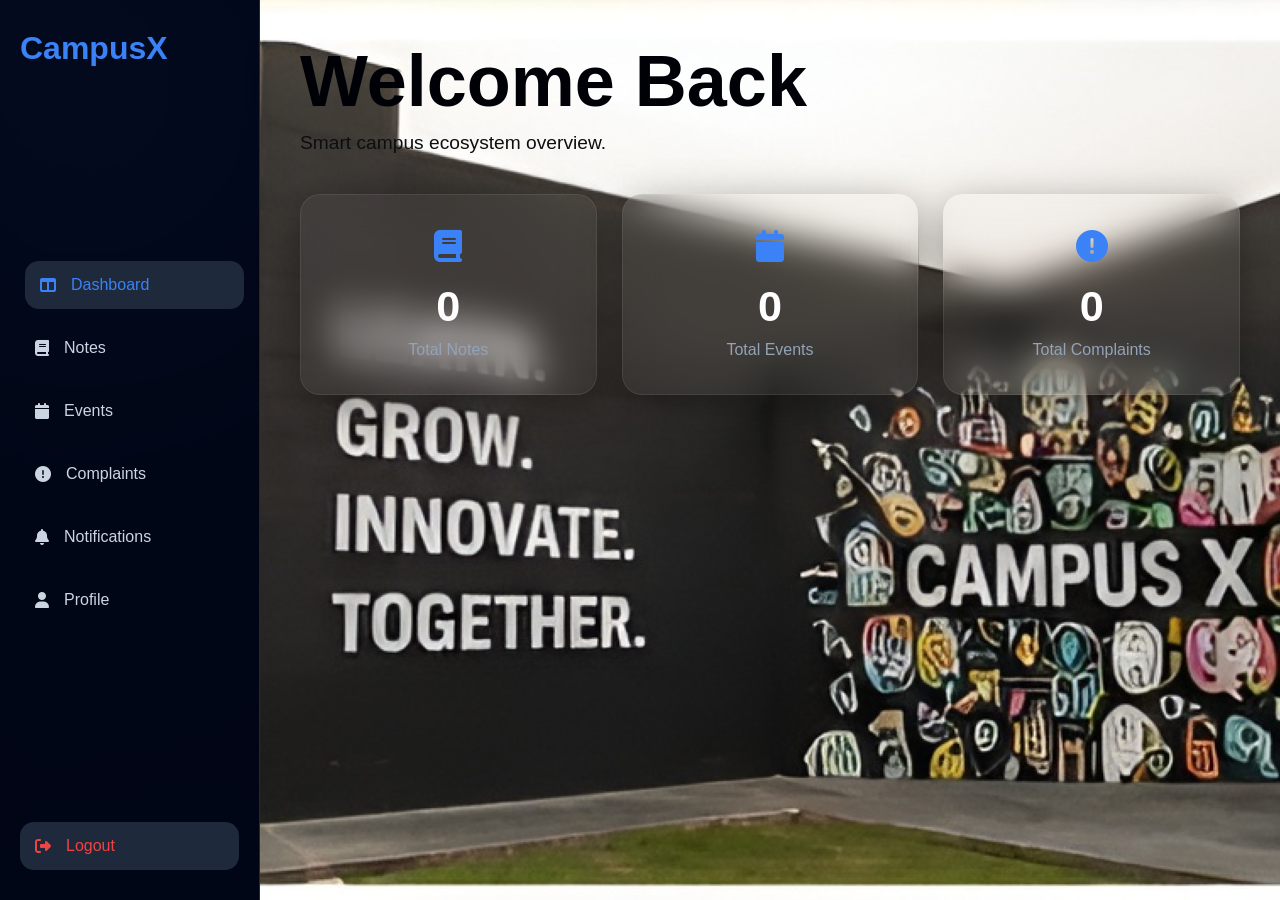
==== CampusX/FRONTEND/html/dashboard.html @ cc193597 "Add files via upload" ====
<!DOCTYPE html>
<html lang="en">

<head>
    <meta charset="UTF-8">
    <meta name="viewport" content="width=device-width, initial-scale=1.0">
    <title>CampusX Dashboard</title>

    <link rel="stylesheet" href="../css/dashboard.css">
    <link rel="stylesheet" href="../css/animation.css">
    <link rel="stylesheet" href="../css/responsive.css">
    <link rel="stylesheet"
        href="https://cdnjs.cloudflare.com/ajax/libs/font-awesome/6.5.1/css/all.min.css">
</head>

<body>

    <!-- Sidebar -->
    <aside class="sidebar">

        <div class="logo">
            CampusX
        </div>

        <ul class="sidebar-links">

            <li class="active">
                <a href="dashboard.html">
                    <i class="fa-solid fa-table-columns"></i>
                    <span>Dashboard</span>
                </a>
            </li>

            <li>
                <a href="notes.html">
                    <i class="fa-solid fa-book"></i>
                    <span>Notes</span>
                </a>
            </li>

            <li>
                <a href="events.html">
                    <i class="fa-solid fa-calendar"></i>
                    <span>Events</span>
                </a>
            </li>

            <li>
                <a href="complaints.html">
                    <i class="fa-solid fa-circle-exclamation"></i>
                    <span>Complaints</span>
                </a>
            </li>

            <li>
                <a href="notifications.html">
                    <i class="fa-solid fa-bell"></i>
                    <span>Notifications</span>
                </a>
            </li>

            <li>
                <a href="profile.html">
                    <i class="fa-solid fa-user"></i>
                    <span>Profile</span>
                </a>
            </li>

        </ul>

        <div class="logout-section">
            <a href="../index.html" class="logout-btn">
                <i class="fa-solid fa-right-from-bracket"></i>
                <span>Logout</span>
            </a>
        </div>

    </aside>

    <!-- Main Content -->
    <main class="main-content">

        <section class="dashboard-header">

            <div>
                <h1 id="welcomeText">
                    Welcome Back
                </h1>

                <p>
                    Smart campus ecosystem overview.
                </p>
            </div>

        </section>

        <section class="stats-grid">

            <div class="stat-card">
                <i class="fa-solid fa-book"></i>
                <h2 id="notesCount">0</h2>
                <p>Total Notes</p>
            </div>

            <div class="stat-card">
                <i class="fa-solid fa-calendar"></i>
                <h2 id="eventsCount">0</h2>
                <p>Total Events</p>
            </div>

            <div class="stat-card">
                <i class="fa-solid fa-circle-exclamation"></i>
                <h2 id="complaintsCount">0</h2>
                <p>Total Complaints</p>
            </div>

        </section>

    </main>

    <script src="../js/dashboard.js"></script>
    <script src="../js/recommendation.js"></script>
    <script src="../js/app.js"></script>

</body>

</html>
---- CampusX/FRONTEND/css/dashboard.css ----
* {
    margin: 0;
    padding: 0;
    box-sizing: border-box;
    font-family: Arial, Helvetica, sans-serif;
}

body {
    min-height: 100vh;


  
}

/* Sidebar */

.sidebar {
    width: 260px;
    min-height: 100vh;
    background: rgba(2, 6, 23, 0.85);
    backdrop-filter: blur(10px);

    padding: 30px 20px;
    position: fixed;

    display: flex;
    flex-direction: column;
    justify-content: space-between;

    border-right: 1px solid #1e293b;
   
}

.logo {
    font-size: 2rem;
    font-weight: bold;
    color: #3b82f6;
    margin-bottom: 50px;
}

.sidebar-links {
    list-style: none;
}

.sidebar-links li {
    margin-bottom: 15px;
}

.sidebar-links li a {
    display: flex;
    align-items: center;
    gap: 15px;

    text-decoration: none;
    color: #cbd5e1;

    padding: 15px;
    border-radius: 14px;

    transition: .3s ease;
}

.sidebar-links li a:hover,
.sidebar-links .active a {
    background-color: #1e293b;
    color: #3b82f6;
    transform: translateX(5px);
}

/* Logout */

.logout-section {
    margin-top: 40px;
}

.logout-btn {
    width: 100%;
    display: flex;
    align-items: center;
    gap: 15px;

    padding: 15px;
    border-radius: 14px;

    text-decoration: none;
    background-color: #1e293b;
    color: #ef4444;

    transition: .3s ease;
}

.logout-btn:hover {
    background-color: #7f1d1d;
    color: white;
}

/* Main Content */

.main-content {
    min-height: 100vh;
    margin-left: 260px;
    width: calc(100% - 260px);
    padding: 40px;

    background-image:
        url("../assets/5.png");

    background-size: cover;
    background-position: center;
    background-repeat: no-repeat;
    background-attachment: fixed;
}

/* Header */

.dashboard-header h1 {
    font-size: 4.5rem;
    color: #000007;
}

.dashboard-header p {
    margin-top: 10px;
    color: #0d0e0f;
    font-size: 1.2rem;
}

/* Stats */

.stats-grid {
    margin-top: 40px;

    display: grid;
    grid-template-columns: repeat(3,1fr);
    gap: 25px;
}

.stat-card {
    background: rgba(30,41,59,.85);
    backdrop-filter: blur(8px);

    padding: 35px;
    border-radius: 20px;

    text-align: center;

    transition: .3s ease;
}

.stat-card:hover {
    transform: translateY(-6px);
    background: rgba(51,65,85,.95);
}

.stat-card i {
    font-size: 2rem;
    color: #3b82f6;
}

.stat-card h2 {
    margin-top: 20px;
    font-size: 2.7rem;
}

.stat-card p {
    margin-top: 10px;
    color: #94a3b8;
}

/* Responsive */

@media (max-width:850px) {

    .sidebar {
        width: 90px;
        align-items: center;
    }

    .logo {
        font-size: 1.2rem;
    }

    .sidebar-links li a,
    .logout-btn {
        justify-content: center;
    }

    .sidebar-links li a span,
    .logout-btn span {
        display: none;
    }

    .main-content {
        margin-left: 90px;
        width: calc(100% - 90px);
    }

    .stats-grid {
        grid-template-columns: 1fr;
    }
}

@media (max-width:600px) {

    .main-content {
        padding: 20px;
    }

    .dashboard-header h1 {
        font-size: 2rem;
    }

}
---- CampusX/FRONTEND/css/animation.css ----
/* ===================================================== */
/* CAMPUSX - PREMIUM ANIMATION SYSTEM v2 */
/* ===================================================== */

/* Smooth scrolling */
html {
    scroll-behavior: smooth;
}

/* ULTRA SOFT BACKGROUND (NO HARSH MOVEMENT) */

body {
    background: radial-gradient(circle at top left, #0f172a, #020617, #0b1220);
    color: #fff;
    overflow-x: hidden;
}

/* Floating ambient glow blobs */
body::before,
body::after {
    content: "";
    position: fixed;
    width: 400px;
    height: 400px;
    border-radius: 50%;
    filter: blur(120px);
    opacity: 0.25;
    z-index: -1;
    animation: floatGlow 12s ease-in-out infinite;
}

body::before {
    background: #2563eb;
    top: -100px;
    left: -100px;
}

body::after {
    background: #6326cd;
    bottom: -120px;
    right: -120px;
    animation-delay: 3s;
}

@keyframes floatGlow {
    0%, 100% {
        transform: translate(0px, 0px) scale(1);
    }
    50% {
        transform: translate(40px, 30px) scale(1.1);
    }
}

/* GLOBAL SMOOTH SYSTEM (VERY IMPORTANT) */

* {
    transition: all 0.25s cubic-bezier(0.4, 0, 0.2, 1);
}

/* GLASS MORPHISM UPGRADE */

.stat-card,
.note-card,
.event-card,
.complaint-card,
.notification-card,
.profile-card,
.ai-content,
.activity-card,
.search-box,
.edit-profile {

    background: rgba(255, 255, 255, 0.04);
    backdrop-filter: blur(18px);
    border: 1px solid rgba(255, 255, 255, 0.08);
    box-shadow: 0 10px 40px rgba(0, 0, 0, 0.35);
    position: relative;
    overflow: hidden;
}

/* Soft shine sweep */
.stat-card::before,
.note-card::before,
.event-card::before,
.complaint-card::before,
.notification-card::before,
.profile-card::before {

    content: "";
    position: absolute;
    top: 0;
    left: -100%;
    width: 60%;
    height: 100%;
    background: linear-gradient(
        120deg,
        transparent,
        rgba(255, 255, 255, 0.08),
        transparent
    );
    transition: 0.6s;
}

.stat-card:hover::before,
.note-card:hover::before,
.event-card:hover::before,
.complaint-card:hover::before,
.notification-card:hover::before,
.profile-card:hover::before {
    left: 120%;
}

/* PREMIUM HOVER MOTION (SMOOTH LIFT) */

.stat-card:hover,
.note-card:hover,
.event-card:hover,
.complaint-card:hover,
.notification-card:hover,
.profile-card:hover,
.activity-card:hover {

    transform: translateY(-10px) scale(1.02);
    box-shadow: 0 25px 60px rgba(37, 99, 235, 0.25);
}

/* BUTTON MICRO-INTERACTIONS */

button,
.primary-btn,
.secondary-btn,
.login-btn,
.signup-btn,
.upload-btn {

    position: relative;
    overflow: hidden;
    transform: translateZ(0);
}

button::after,
.primary-btn::after,
.secondary-btn::after,
.login-btn::after,
.signup-btn::after,
.upload-btn::after {

    content: "";
    position: absolute;
    inset: 0;
    background: radial-gradient(circle, rgba(255,255,255,0.2), transparent 60%);
    opacity: 0;
    transform: scale(0.5);
    transition: 0.4s;
}

button:hover::after {
    opacity: 1;
    transform: scale(1.5);
}

button:hover {
    transform: translateY(-4px);
}

/* SIDEBAR PREMIUM MOTION */

.sidebar-links li a {

    position: relative;
    overflow: hidden;
}

.sidebar-links li a::before {
    content: "";
    position: absolute;
    left: 0;
    top: 0;
    height: 100%;
    width: 3px;
    background: #3b82f6;
    transform: scaleY(0);
    transition: 0.3s;
}

.sidebar-links li a:hover::before {
    transform: scaleY(1);
}

.sidebar-links li a:hover {
    transform: translateX(10px);
}

/* LOGO ENERGY EFFECT */

.logo {
    animation: logoPulse 3s ease-in-out infinite;
}

@keyframes logoPulse {
    0%, 100% {
        text-shadow: 0 0 10px rgba(59,130,246,0.3);
    }
    50% {
        text-shadow: 0 0 25px rgba(59,130,246,0.7);
    }
}

/* FADE-IN STAGGER EFFECT */

.stat-card,
.note-card,
.event-card,
.complaint-card,
.notification-card,
.feature-card {

    animation: fadeInUp 0.6s ease both;
}

@keyframes fadeInUp {
    from {
        opacity: 0;
        transform: translateY(25px);
    }
    to {
        opacity: 1;
        transform: translateY(0);
    }
}

/* FLOATING UI ELEMENTS */

.hero-dashboard,
.ai-content {

    animation: floatSoft 6s ease-in-out infinite;
}

@keyframes floatSoft {
    0%, 100% {
        transform: translateY(0px);
    }
    50% {
        transform: translateY(-8px);
    }
}

/* INPUT FOCUS (MODERN STYLE) */

input,
select,
textarea {

    outline: none;
}

input:focus,
select:focus,
textarea:focus {

    border-color: #3b82f6;
    box-shadow: 0 0 0 4px rgba(59,130,246,0.15);
    transform: scale(1.01);
}

/* ICON INTERACTION */

i {
    transition: 0.3s ease;
}

.stat-card:hover i,
.note-card:hover i,
.event-card:hover i,
.complaint-card:hover i {

    transform: rotate(6deg) scale(1.15);
}

/* SCROLLBAR (CLEAN MINIMAL) */

::-webkit-scrollbar {
    width: 8px;
}

::-webkit-scrollbar-track {
    background: #020617;
}

::-webkit-scrollbar-thumb {
    background: linear-gradient(#334155, #2563eb);
    border-radius: 10px;
}
/* PAGE LOAD FEEL */

body {
    animation: pageLoad 0.8s ease;
}

@keyframes pageLoad {
    from {
        opacity: 0;
        transform: scale(0.98);
    }
    to {
        opacity: 1;
        transform: scale(1);
    }
}
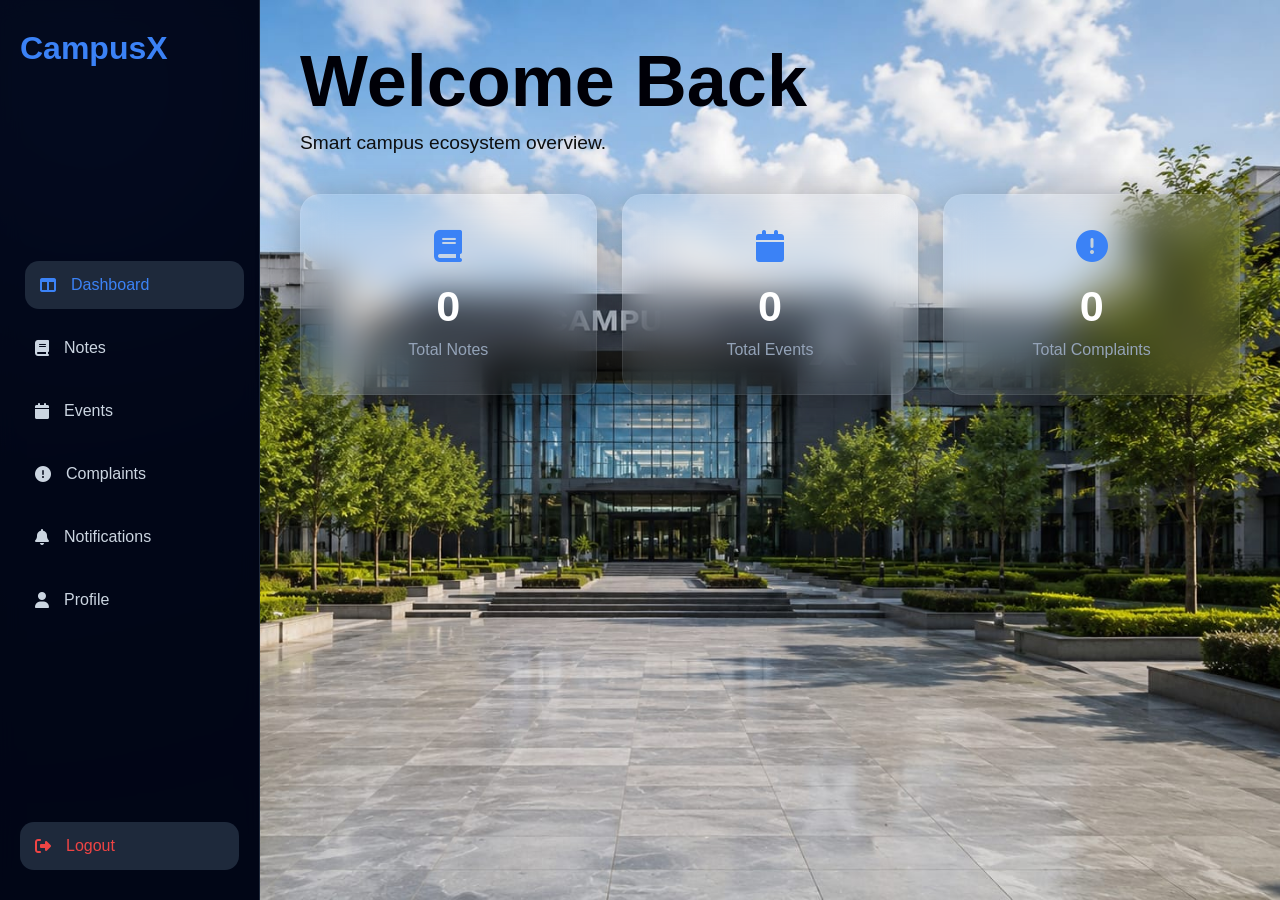
==== commit ff4954be: "," ====
--- a/CampusX/FRONTEND/html/dashboard.html
+++ b/CampusX/FRONTEND/html/dashboard.html
@@ -53,7 +53,7 @@
             </li>
 
             <li>
-                <a href="notifications.html">
+                <a href="notification.html">
                     <i class="fa-solid fa-bell"></i>
                     <span>Notifications</span>
                 </a>
--- a/CampusX/FRONTEND/css/dashboard.css
+++ b/CampusX/FRONTEND/css/dashboard.css
@@ -103,7 +103,7 @@
     padding: 40px;
 
     background-image:
-        url("../assets/5.png");
+        url("../assets/dashboard.jpeg");
 
     background-size: cover;
     background-position: center;
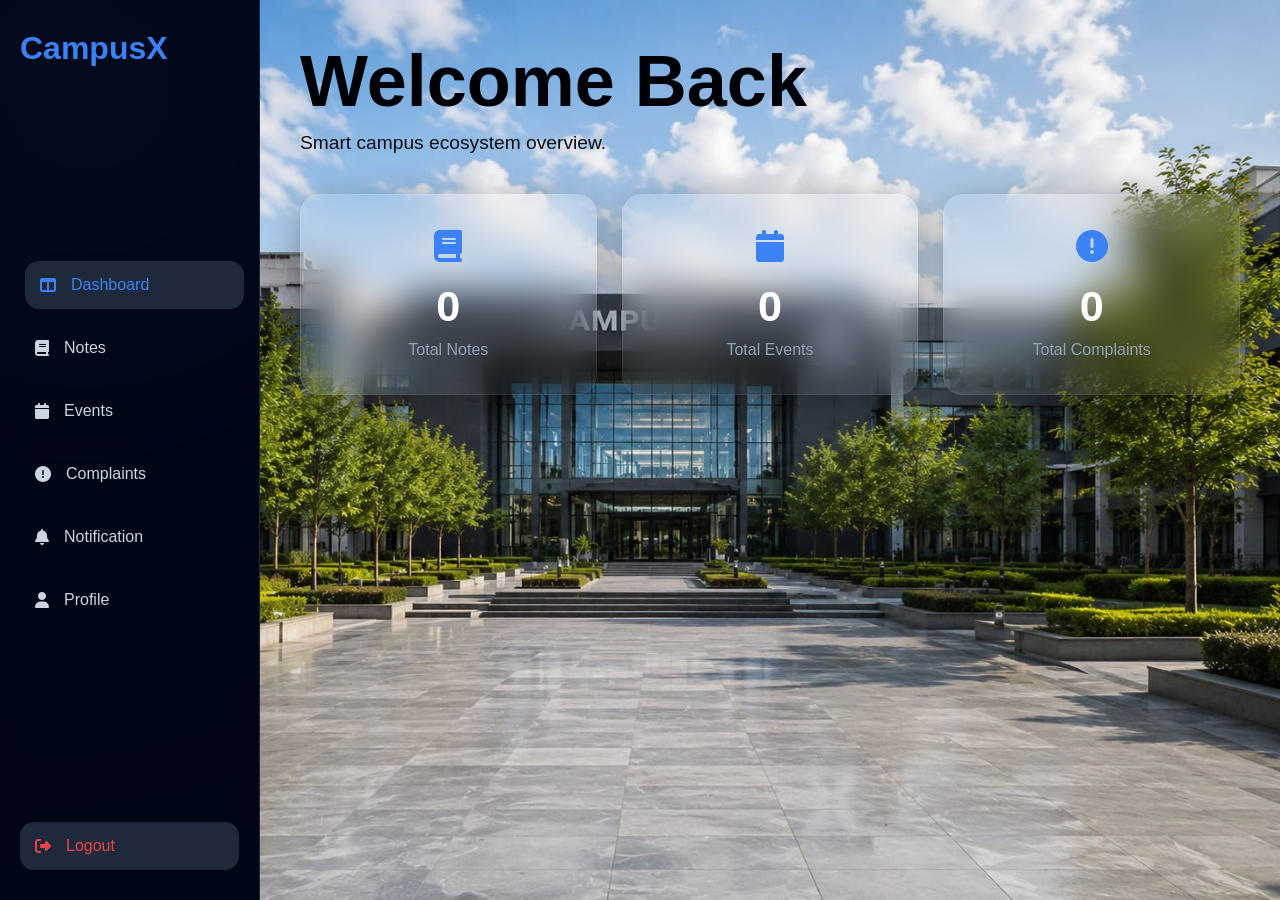
==== commit f0eb1940: "." ====
--- a/CampusX/FRONTEND/html/dashboard.html
+++ b/CampusX/FRONTEND/html/dashboard.html
@@ -55,7 +55,7 @@
             <li>
                 <a href="notification.html">
                     <i class="fa-solid fa-bell"></i>
-                    <span>Notifications</span>
+                    <span>Notification</span>
                 </a>
             </li>
 
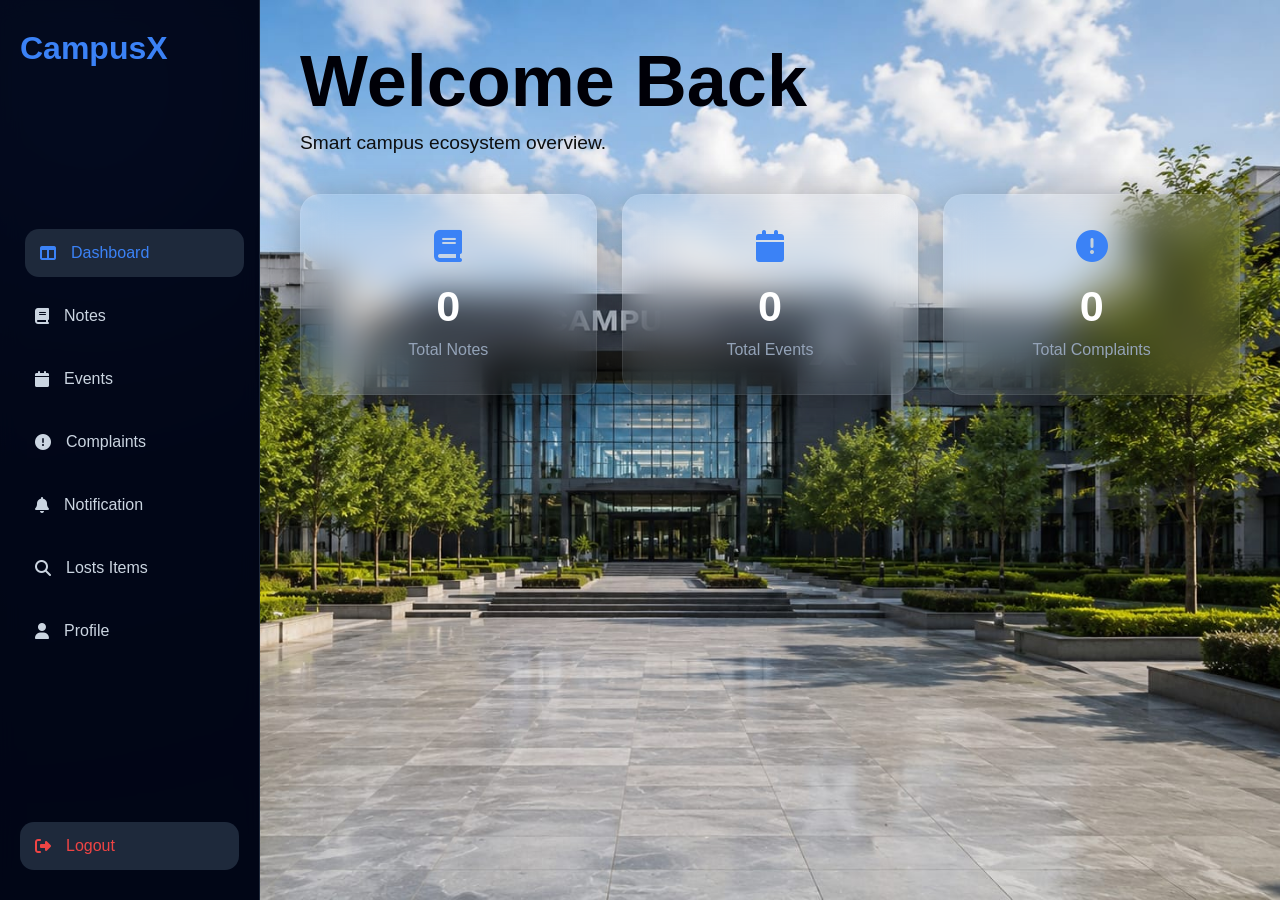
==== commit 8e097f48: "Update dashboard.html to include Lost Items link Added 'Lost Items' link to the sidebar." ====
--- a/CampusX/FRONTEND/html/dashboard.html
+++ b/CampusX/FRONTEND/html/dashboard.html
@@ -53,12 +53,17 @@
             </li>
 
             <li>
-                <a href="notification.html">
+                <a href="notifications.html">
                     <i class="fa-solid fa-bell"></i>
                     <span>Notification</span>
                 </a>
             </li>
-
+            <li>
+                <a href="lostfound.html">
+                    <i class="fa-solid fa-search"></i>
+                    <span>Losts Items</span>
+                </a>
+            </li>
             <li>
                 <a href="profile.html">
                     <i class="fa-solid fa-user"></i>
@@ -69,7 +74,7 @@
         </ul>
 
         <div class="logout-section">
-            <a href="../index.html" class="logout-btn">
+            <a href="index.html" class="logout-btn">
                 <i class="fa-solid fa-right-from-bracket"></i>
                 <span>Logout</span>
             </a>
@@ -124,4 +129,4 @@
 
 </body>
 
-</html>+</html>
